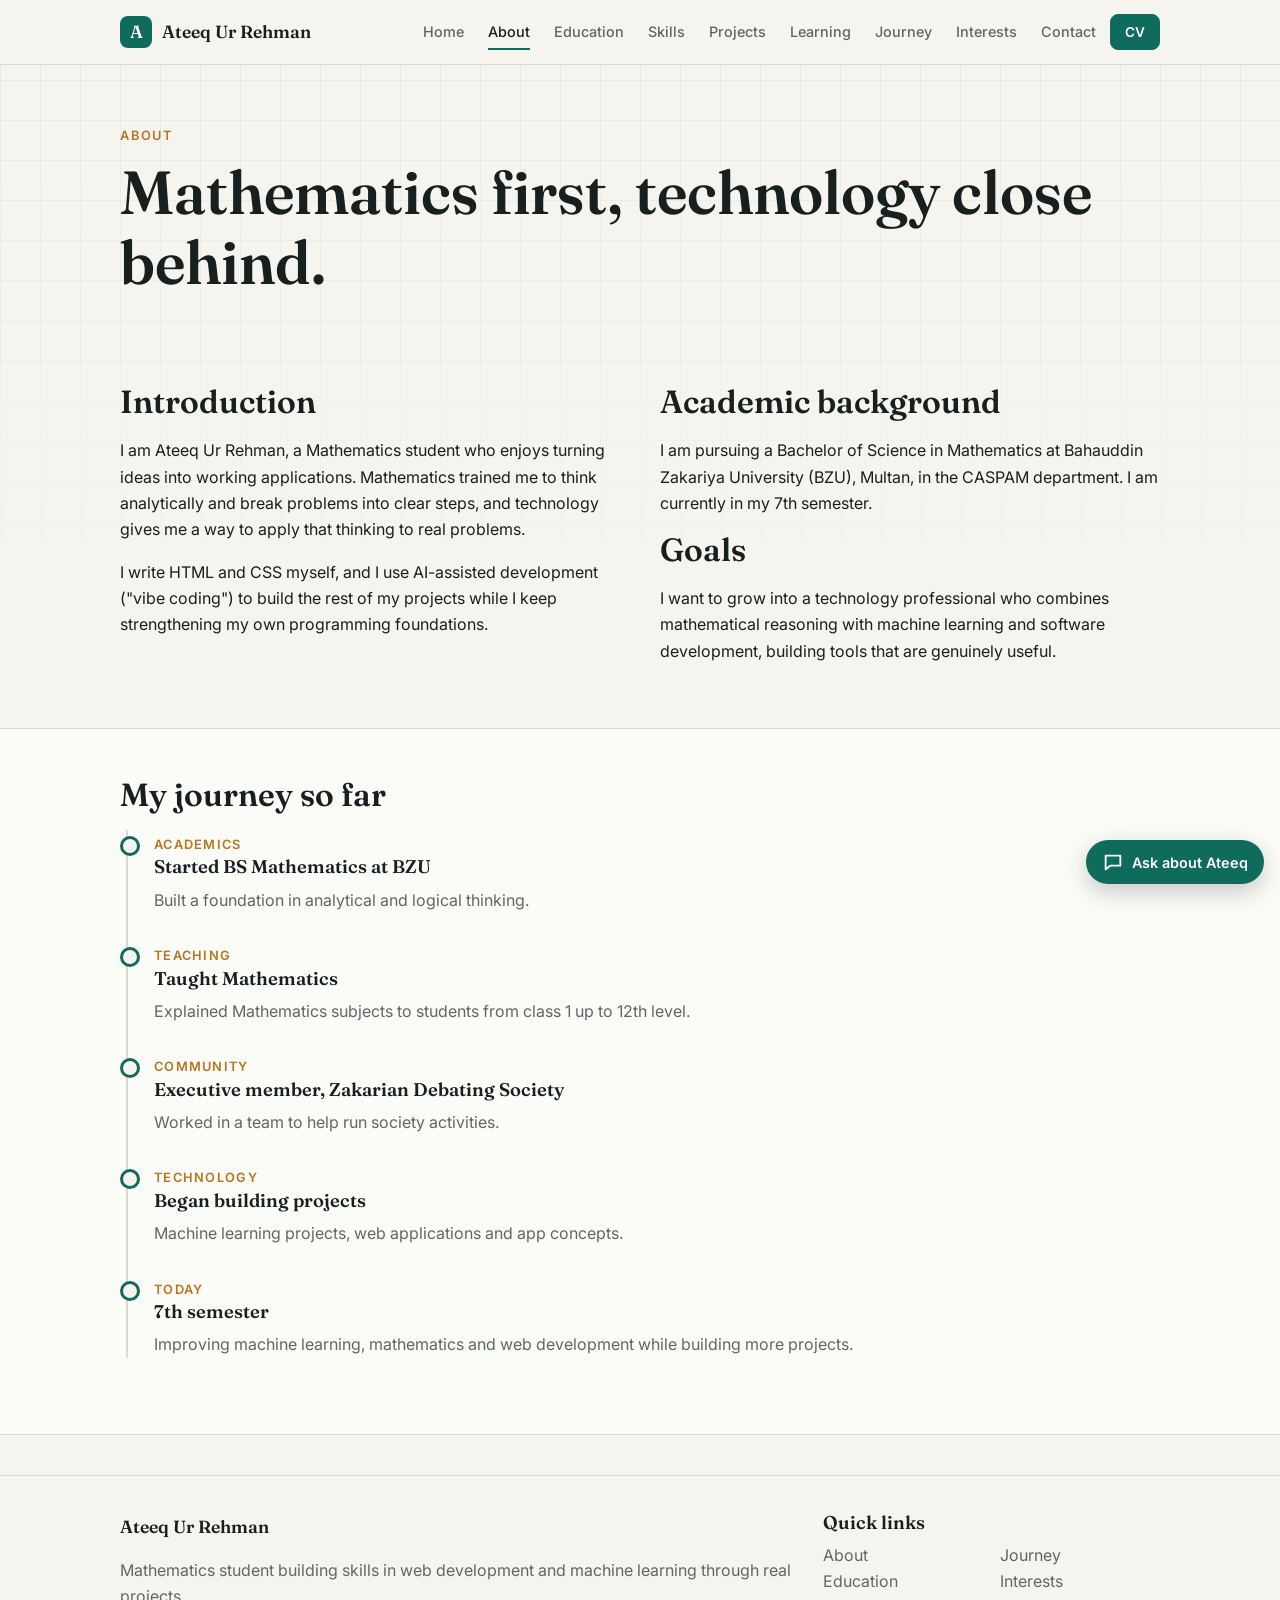
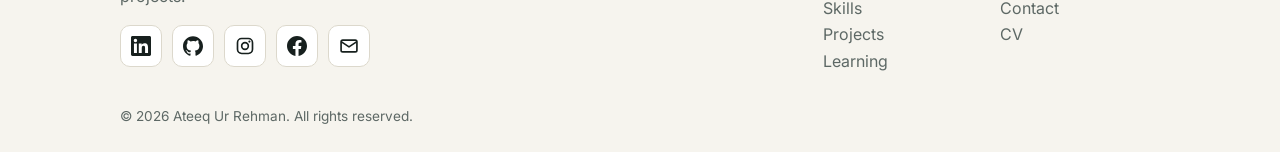
==== about.html @ 5e23926d "phala commit" ====
<!DOCTYPE html><html lang="en"><head><meta charset="utf-8"><meta name="viewport" content="width=device-width,initial-scale=1">
<title>About | Ateeq Ur Rehman</title><meta name="description" content="About Ateeq Ur Rehman: academic background, learning journey and goals."><meta property="og:title" content="About | Ateeq Ur Rehman"><meta property="og:description" content="About Ateeq Ur Rehman: academic background, learning journey and goals."><meta property="og:type" content="website">
<link rel="icon" type="image/png" sizes="64x64" href="assets/favicon-64.png"><link rel="shortcut icon" href="assets/favicon.ico"><link rel="apple-touch-icon" href="assets/apple-touch-icon.png">
<link rel="preconnect" href="https://fonts.googleapis.com"><link rel="preconnect" href="https://fonts.gstatic.com" crossorigin>
<link rel="stylesheet" href="https://fonts.googleapis.com/css2?family=Fraunces:wght@500;600&family=Inter:wght@400;500;600&display=swap">
<link rel="stylesheet" href="style.css"><script>document.documentElement.className='js'</script></head>
<body class=""><a class="skip" href="#main">Skip to content</a>
<header class="hdr"><div class="wrap bar"><a class="brand" href="index.html"><span class="mark">A</span>Ateeq Ur Rehman</a>
<button class="burger" aria-label="Menu" aria-expanded="false" aria-controls="nav"><span></span><span></span><span></span></button>
<nav id="nav"><ul><li><a href="index.html">Home</a></li><li><a href="about.html" aria-current="page">About</a></li><li><a href="education.html">Education</a></li><li><a href="skills.html">Skills</a></li><li><a href="projects.html">Projects</a></li><li><a href="learning.html">Learning</a></li><li><a href="journey.html">Journey</a></li><li><a href="interests.html">Interests</a></li><li><a href="contact.html">Contact</a></li><li><a class="btn sm" href="cv.html">CV</a></li></ul></nav></div></header>
<main id="main"><section class="phead"><div class="wrap rv"><span class="eyebrow">About</span><h1>Mathematics first, technology close behind.</h1></div></section><section class="sec "><div class="wrap"><div class="two"><div class="rv"><h2>Introduction</h2><p>I am Ateeq Ur Rehman, a Mathematics student who enjoys turning ideas into working applications. Mathematics trained me to think analytically and break problems into clear steps, and technology gives me a way to apply that thinking to real problems.</p><p>I write HTML and CSS myself, and I use AI-assisted development ("vibe coding") to build the rest of my projects while I keep strengthening my own programming foundations.</p></div><div class="rv"><h2>Academic background</h2><p>I am pursuing a Bachelor of Science in Mathematics at Bahauddin Zakariya University (BZU), Multan, in the CASPAM department. I am currently in my 7th semester.</p><h2>Goals</h2><p>I want to grow into a technology professional who combines mathematical reasoning with machine learning and software development, building tools that are genuinely useful.</p></div></div></div></section><section class="sec alt"><div class="wrap"><h2 class="rv">My journey so far</h2><div class="tl"><div class="item rv"><span class="when">Academics</span><h3>Started BS Mathematics at BZU</h3><p>Built a foundation in analytical and logical thinking.</p></div><div class="item rv"><span class="when">Teaching</span><h3>Taught Mathematics</h3><p>Explained Mathematics subjects to students from class 1 up to 12th level.</p></div><div class="item rv"><span class="when">Community</span><h3>Executive member, Zakarian Debating Society</h3><p>Worked in a team to help run society activities.</p></div><div class="item rv"><span class="when">Technology</span><h3>Began building projects</h3><p>Machine learning projects, web applications and app concepts.</p></div><div class="item rv"><span class="when">Today</span><h3>7th semester</h3><p>Improving machine learning, mathematics and web development while building more projects.</p></div></div></div></section></main>
<footer class="ftr"><div class="wrap fg"><div><div class="brand">Ateeq Ur Rehman</div><p class="muted">Mathematics student building skills in web development and machine learning through real projects.</p><div class="soc"><a href="https://www.linkedin.com/in/ateeq-sunbul-95694729a/" aria-label="LinkedIn" title="LinkedIn" target="_blank" rel="noopener noreferrer"><svg viewBox="0 0 24 24" width="20" height="20" aria-hidden="true"><path fill="currentColor" d="M20.447 20.452h-3.554v-5.569c0-1.328-.027-3.037-1.852-3.037-1.853 0-2.136 1.445-2.136 2.939v5.667H9.351V9h3.414v1.561h.046c.477-.9 1.637-1.85 3.37-1.85 3.601 0 4.267 2.37 4.267 5.455v6.286zM5.337 7.433a2.063 2.063 0 110-4.128 2.063 2.063 0 010 4.128zm1.782 13.019H3.555V9h3.564v11.452zM22.225 0H1.771C.792 0 0 .774 0 1.729v20.542C0 23.227.792 24 1.771 24h20.451C23.2 24 24 23.227 24 22.271V1.729C24 .774 23.2 0 22.222 0z"/></svg></a><a href="https://github.com/callmemrsheeqa-oss" aria-label="GitHub" title="GitHub" target="_blank" rel="noopener noreferrer"><svg viewBox="0 0 24 24" width="20" height="20" aria-hidden="true"><path fill="currentColor" d="M12 .297c-6.63 0-12 5.373-12 12 0 5.303 3.438 9.8 8.205 11.385.6.113.82-.258.82-.577 0-.285-.01-1.04-.015-2.04-3.338.724-4.042-1.61-4.042-1.61-.546-1.387-1.333-1.757-1.333-1.757-1.089-.745.083-.729.083-.729 1.205.084 1.839 1.237 1.839 1.237 1.07 1.834 2.807 1.304 3.492.997.107-.775.418-1.305.762-1.604-2.665-.305-5.467-1.334-5.467-5.931 0-1.311.469-2.381 1.236-3.221-.124-.303-.535-1.524.117-3.176 0 0 1.008-.322 3.301 1.23a11.5 11.5 0 013.003-.404c1.02.005 2.047.138 3.006.404 2.291-1.552 3.297-1.23 3.297-1.23.653 1.653.242 2.874.118 3.176.77.84 1.235 1.911 1.235 3.221 0 4.609-2.807 5.624-5.479 5.921.43.372.823 1.102.823 2.222 0 1.606-.015 2.896-.015 3.286 0 .315.216.694.825.576C20.565 21.795 24 17.298 24 12.297c0-6.627-5.373-12-12-12"/></svg></a><a href="https://www.instagram.com/a_teequrrehman/" aria-label="Instagram" title="Instagram" target="_blank" rel="noopener noreferrer"><svg viewBox="0 0 24 24" width="20" height="20" aria-hidden="true"><g fill="none" stroke="currentColor" stroke-width="2"><rect x="3" y="3" width="18" height="18" rx="5"/><circle cx="12" cy="12" r="4"/></g><circle cx="17.3" cy="6.7" r="1.3" fill="currentColor"/></svg></a><a href="https://www.facebook.com/ateeq.ur.rehman.856079" aria-label="Facebook" title="Facebook" target="_blank" rel="noopener noreferrer"><svg viewBox="0 0 24 24" width="20" height="20" aria-hidden="true"><path fill="currentColor" d="M24 12.073c0-6.627-5.373-12-12-12s-12 5.373-12 12c0 5.99 4.388 10.954 10.125 11.854v-8.385H7.078v-3.47h3.047V9.43c0-3.007 1.792-4.669 4.533-4.669 1.312 0 2.686.235 2.686.235v2.953H15.83c-1.491 0-1.956.925-1.956 1.874v2.25h3.328l-.532 3.47h-2.796v8.385C19.612 23.027 24 18.062 24 12.073z"/></svg></a><a href="mailto:sunbulbroter@gmail.com" aria-label="Email" title="Email"><svg viewBox="0 0 24 24" width="20" height="20" aria-hidden="true"><g fill="none" stroke="currentColor" stroke-width="2" stroke-linejoin="round"><rect x="2.5" y="5" width="19" height="14" rx="2"/><path d="M3 7l9 6 9-6"/></g></svg></a></div></div>
<div><h3>Quick links</h3><ul class="fl"><li><a href="about.html">About</a></li><li><a href="education.html">Education</a></li><li><a href="skills.html">Skills</a></li><li><a href="projects.html">Projects</a></li><li><a href="learning.html">Learning</a></li><li><a href="journey.html">Journey</a></li><li><a href="interests.html">Interests</a></li><li><a href="contact.html">Contact</a></li><li><a href="cv.html">CV</a></li></ul></div></div><div class="wrap copy">&copy; 2026 Ateeq Ur Rehman. All rights reserved.</div></footer>
<div class="noprint" id="chat"><button class="cb" id="cbtn" aria-expanded="false" aria-controls="cpanel"><svg viewBox="0 0 24 24" width="22" height="22" aria-hidden="true"><path fill="none" stroke="currentColor" stroke-width="2" stroke-linejoin="round" d="M4 5h16v11H9l-5 4z"/></svg><span>Ask about Ateeq</span></button>
<section class="cp" id="cpanel" hidden aria-label="Portfolio assistant"><header><b>Ask about Ateeq</b><button id="cx" aria-label="Close chat">&times;</button></header>
<div class="cm" id="cmsg" role="log" aria-live="polite"><p class="bot">Hi! I can answer questions about Ateeq Ur Rehman, his studies, projects and experience.</p></div>
<div class="cs" id="csug"><button>What does Ateeq study?</button><button>What projects has he built?</button><button>How can I contact him?</button></div>
<form id="cform"><input id="cin" maxlength="300" placeholder="Ask about Ateeq..." aria-label="Your question" autocomplete="off"><button class="btn sm" type="submit">Send</button></form></section></div>
<script src="script.js"></script></body></html>
---- style.css ----
:root{--bg:#f6f4ee;--surface:#fff;--text:#17201e;--muted:#5d6865;--line:#dcd8cc;--accent:#0f6b5c;--on:#fff;--warm:#b8741f;--grid:rgba(15,107,92,.07)}
@media(prefers-color-scheme:dark){:root{--bg:#0e1312;--surface:#151c1b;--text:#ebe9e1;--muted:#9aa5a1;--line:#27312f;--accent:#4fd1b0;--on:#06201a;--warm:#e0a458;--grid:rgba(79,209,176,.07)}}
*{box-sizing:border-box}html{scroll-behavior:smooth}
body{margin:0;font:16px/1.65 Inter,system-ui,sans-serif;background:var(--bg);color:var(--text);overflow-x:hidden;animation:in .5s ease}
body::before{content:"";position:fixed;inset:0;z-index:-1;background:linear-gradient(var(--grid) 1px,transparent 1px) 0 0/40px 40px,linear-gradient(90deg,var(--grid) 1px,transparent 1px) 0 0/40px 40px;-webkit-mask-image:linear-gradient(#000,transparent 70%);mask-image:linear-gradient(#000,transparent 70%)}
@keyframes in{from{opacity:0}to{opacity:1}}
h1,h2,h3{font-family:Fraunces,Georgia,serif;line-height:1.15;margin:0 0 .5em;font-weight:600}
h1{font-size:clamp(2.2rem,6vw,3.8rem)}h2{font-size:clamp(1.5rem,3.5vw,2rem)}h3{font-size:1.15rem}
a{color:var(--accent)}img,svg{max-width:100%}
.wrap{max-width:1080px;margin:auto;padding:0 20px}.muted{color:var(--muted)}.sm{font-size:.85rem}
.skip{position:absolute;left:-999px}.skip:focus{left:10px;top:10px;background:var(--surface);padding:8px;z-index:99}
:focus-visible{outline:3px solid var(--warm);outline-offset:2px}
.hdr{position:sticky;top:0;z-index:50;background:color-mix(in srgb,var(--bg) 88%,transparent);backdrop-filter:blur(8px);border-bottom:1px solid var(--line)}
.bar{display:flex;align-items:center;justify-content:space-between;height:64px}
.brand{font-family:Fraunces,Georgia,serif;font-weight:600;font-size:1.1rem;text-decoration:none;color:var(--text);display:flex;align-items:center;gap:10px}
.mark{display:grid;place-items:center;width:32px;height:32px;border-radius:8px;background:var(--accent);color:var(--on)}
nav ul{display:flex;gap:4px;list-style:none;margin:0;padding:0;align-items:center}
nav a:not(.btn){display:block;padding:8px 10px;text-decoration:none;color:var(--muted);font-size:.9rem;font-weight:500;position:relative}
nav a:not(.btn)::after{content:"";position:absolute;left:10px;right:10px;bottom:2px;height:2px;background:var(--accent);transform:scaleX(0);transition:.25s}
nav a:hover,nav a[aria-current]{color:var(--text)}nav a:hover::after,nav a[aria-current]::after{transform:scaleX(1)}
.burger{display:none;background:none;border:1px solid var(--line);border-radius:8px;width:42px;height:42px;padding:10px;cursor:pointer}
.burger span{display:block;height:2px;background:var(--text);margin:5px 0;transition:.2s}
.btn{display:inline-block;padding:11px 20px;border-radius:8px;background:var(--accent);color:var(--on);text-decoration:none;font-weight:600;border:1px solid var(--accent);cursor:pointer;font:inherit;font-weight:600;transition:transform .2s,box-shadow .2s}
.btn:hover{transform:translateY(-2px);box-shadow:0 8px 20px rgba(0,0,0,.12)}.btn.ghost{background:transparent;color:var(--accent)}.btn.sm{padding:6px 14px;font-size:.85rem}
.eyebrow{display:inline-block;font-size:.8rem;letter-spacing:.14em;text-transform:uppercase;color:var(--warm);font-weight:600;margin-bottom:12px}
.lead{font-size:1.15rem;color:var(--muted);max-width:60ch}.role{font-family:Fraunces,Georgia,serif;font-size:1.5rem;color:var(--accent);margin:.2em 0 1em}
.hero{padding:72px 0 40px}.hg{display:grid;grid-template-columns:1.4fr 1fr;gap:40px;align-items:center}
.cta{display:flex;flex-wrap:wrap;gap:12px;margin:26px 0}
.avatar{aspect-ratio:1;max-width:320px;width:100%;margin:auto;border-radius:50%;border:1px solid var(--line);background:radial-gradient(circle at 30% 25%,var(--surface),var(--bg));display:grid;place-content:center;text-align:center;box-shadow:0 20px 50px rgba(0,0,0,.08);position:relative}
.avatar span{font:600 4.5rem Fraunces,Georgia,serif;color:var(--accent)}.avatar small{color:var(--muted)}.avatar img{width:100%;height:100%;border-radius:50%;object-fit:cover}
.soc{display:flex;gap:10px;flex-wrap:wrap;margin:14px 0}.soc a{display:grid;place-items:center;width:42px;height:42px;border:1px solid var(--line);border-radius:10px;color:var(--text);background:var(--surface);transition:.2s}.soc a:hover{color:var(--accent);border-color:var(--accent);transform:translateY(-2px)}
.sec{padding:48px 0}.sec.alt{background:color-mix(in srgb,var(--surface) 60%,transparent);border-block:1px solid var(--line)}.phead{padding:56px 0 8px}
.grid{display:grid;gap:18px;grid-template-columns:repeat(auto-fit,minmax(250px,1fr))}.two{display:grid;grid-template-columns:1fr 1fr;gap:40px}
.card{background:var(--surface);border:1px solid var(--line);border-radius:12px;padding:22px;transition:transform .25s,box-shadow .25s,border-color .25s;min-width:0}
.card:hover{transform:translateY(-4px);box-shadow:0 14px 30px rgba(0,0,0,.08);border-color:var(--accent)}.more{font-weight:600;text-decoration:none}
.badge{display:inline-block;font-size:.72rem;font-weight:600;padding:3px 10px;border-radius:99px;border:1px solid var(--accent);color:var(--accent);margin-bottom:10px}
.badge.concept,.badge.next{border-color:var(--warm);color:var(--warm)}.badge.inprogress,.badge.now{background:var(--accent);color:var(--on)}
.chips{display:flex;flex-wrap:wrap;gap:6px;list-style:none;padding:0;margin:10px 0}.chips li{font-size:.8rem;padding:3px 10px;border-radius:6px;background:var(--bg);border:1px solid var(--line)}
.lvl{font-size:.8rem;font-weight:600;color:var(--warm)}.ph{color:var(--warm);font-size:.85rem}
.tl{border-left:2px solid var(--line);margin-left:6px;padding-left:26px}.tl .item{position:relative;margin-bottom:28px}.tl .item::before{content:"";position:absolute;left:-34px;top:6px;width:14px;height:14px;border-radius:50%;background:var(--bg);border:3px solid var(--accent)}
.when{font-size:.8rem;text-transform:uppercase;letter-spacing:.1em;color:var(--warm);font-weight:600}.tl p{margin:0;color:var(--muted)}
.facts{display:grid;grid-template-columns:repeat(auto-fit,minmax(200px,1fr));gap:16px;margin:0}.facts dt{font-size:.8rem;color:var(--muted);text-transform:uppercase;letter-spacing:.08em}.facts dd{margin:2px 0 0;font-weight:600}
.filters{display:flex;flex-wrap:wrap;gap:8px;margin-bottom:22px}.filters button{font:inherit;font-size:.9rem;padding:8px 16px;border-radius:99px;border:1px solid var(--line);background:var(--surface);color:var(--text);cursor:pointer}.filters .on{background:var(--accent);color:var(--on);border-color:var(--accent)}
.thumb{height:110px;border-radius:8px;margin-bottom:14px;display:grid;place-items:center;background:linear-gradient(135deg,var(--grid),transparent),var(--bg);border:1px dashed var(--line)}.thumb span{font:600 2.6rem Fraunces,Georgia,serif;color:var(--accent);opacity:.6}
.row{display:flex;justify-content:space-between;align-items:center;gap:8px}.proj[hidden]{display:none}
details summary{cursor:pointer;font-weight:600;color:var(--accent);margin-top:6px}.flow{padding-left:18px;color:var(--muted);font-size:.92rem}
.road{list-style:none;padding:0;display:grid;grid-template-columns:repeat(auto-fit,minmax(170px,1fr));gap:14px;counter-reset:s}.road li{counter-increment:s;border-top:3px solid var(--accent);padding-top:10px}.road li::before{content:counter(s,decimal-leading-zero);color:var(--warm);font-weight:600;display:block}.road b,.road span{display:block}.road span{color:var(--muted);font-size:.9rem}
.num{font:600 2rem Fraunces,Georgia,serif;color:var(--accent);opacity:.5}.int p{margin:0;color:var(--muted)}
form label{display:block;font-weight:500;margin-bottom:14px;font-size:.9rem}input,textarea{display:block;width:100%;margin-top:4px;padding:10px 12px;font:inherit;border:1px solid var(--line);border-radius:8px;background:var(--bg);color:var(--text)}input.err,textarea.err{border-color:#c0392b}
.ftr{margin-top:40px;border-top:1px solid var(--line);padding-top:36px}.fg{display:grid;grid-template-columns:2fr 1fr;gap:30px}.fl{list-style:none;padding:0;columns:2;margin:0}.fl a{text-decoration:none;color:var(--muted)}.copy{padding:24px 20px;color:var(--muted);font-size:.85rem}
.cvbar{display:flex;align-items:center;gap:14px;flex-wrap:wrap;margin-bottom:20px}.paper{background:var(--surface);border:1px solid var(--line);border-radius:12px;padding:clamp(20px,5vw,48px)}
.cvh{border-bottom:2px solid var(--accent);margin-bottom:10px}.cvh h1{font-size:2rem;margin:0}.cvs h2{font-size:1rem;text-transform:uppercase;letter-spacing:.12em;color:var(--accent);margin:22px 0 6px}.cvs p,.cvs ul{margin:0}.cvs ul{padding-left:20px}
.js .rv{opacity:0;transform:translateY(14px);transition:opacity .6s,transform .6s}.js .rv.in{opacity:1;transform:none}
@media(max-width:980px){.burger{display:block}nav{display:none;position:absolute;top:64px;left:0;right:0;background:var(--bg);border-bottom:1px solid var(--line);padding:10px 20px 20px}nav.open{display:block}nav ul{flex-direction:column;align-items:stretch}nav a:not(.btn){padding:12px 4px}nav .btn{display:block;text-align:center;margin-top:8px}}
@media(max-width:760px){.hg,.two,.fg{grid-template-columns:1fr}.hero{padding-top:40px}.avatar{max-width:220px;order:-1}.avatar span{font-size:3.2rem}.cta .btn{flex:1 1 auto;text-align:center}}
@media(prefers-reduced-motion:reduce){*{animation:none!important;transition:none!important}.js .rv{opacity:1;transform:none}html{scroll-behavior:auto}}
@media print{body::before,.hdr,.ftr,.noprint{display:none!important}body{background:#fff;color:#000}.paper{border:0;padding:0}.sec{padding:0}.js .rv{opacity:1}:root{--accent:#0f6b5c;--surface:#fff;--text:#000;--muted:#333}}
#chat{position:fixed;right:16px;bottom:16px;z-index:60}
.cb{display:flex;align-items:center;gap:8px;padding:11px 16px;border-radius:99px;border:0;background:var(--accent);color:var(--on);font:600 .9rem Inter,system-ui,sans-serif;cursor:pointer;box-shadow:0 8px 24px rgba(0,0,0,.2);transition:transform .2s}.cb:hover{transform:translateY(-2px)}
.cp{position:absolute;right:0;bottom:56px;width:min(360px,calc(100vw - 32px));height:min(480px,70vh);display:flex;flex-direction:column;background:var(--surface);border:1px solid var(--line);border-radius:14px;box-shadow:0 20px 50px rgba(0,0,0,.25);overflow:hidden}.cp[hidden]{display:none}
.cp header{display:flex;justify-content:space-between;align-items:center;padding:12px 14px;border-bottom:1px solid var(--line);font-family:Fraunces,Georgia,serif}.cp header button{background:none;border:0;color:var(--text);font-size:1.5rem;cursor:pointer;line-height:1}
.cm{flex:1;overflow-y:auto;padding:14px;display:flex;flex-direction:column;gap:10px}.cm p{margin:0;padding:9px 12px;border-radius:12px;max-width:85%;font-size:.92rem;line-height:1.5;white-space:pre-wrap;overflow-wrap:anywhere}
.cm .bot{background:var(--bg);border:1px solid var(--line);align-self:flex-start}.cm .me{background:var(--accent);color:var(--on);align-self:flex-end}
.cs{display:flex;flex-wrap:wrap;gap:6px;padding:0 14px 10px}.cs button{font:inherit;font-size:.78rem;padding:5px 10px;border-radius:99px;border:1px solid var(--line);background:var(--bg);color:var(--text);cursor:pointer}
#cform{display:flex;gap:8px;padding:10px;border-top:1px solid var(--line)}#cform input{margin:0}
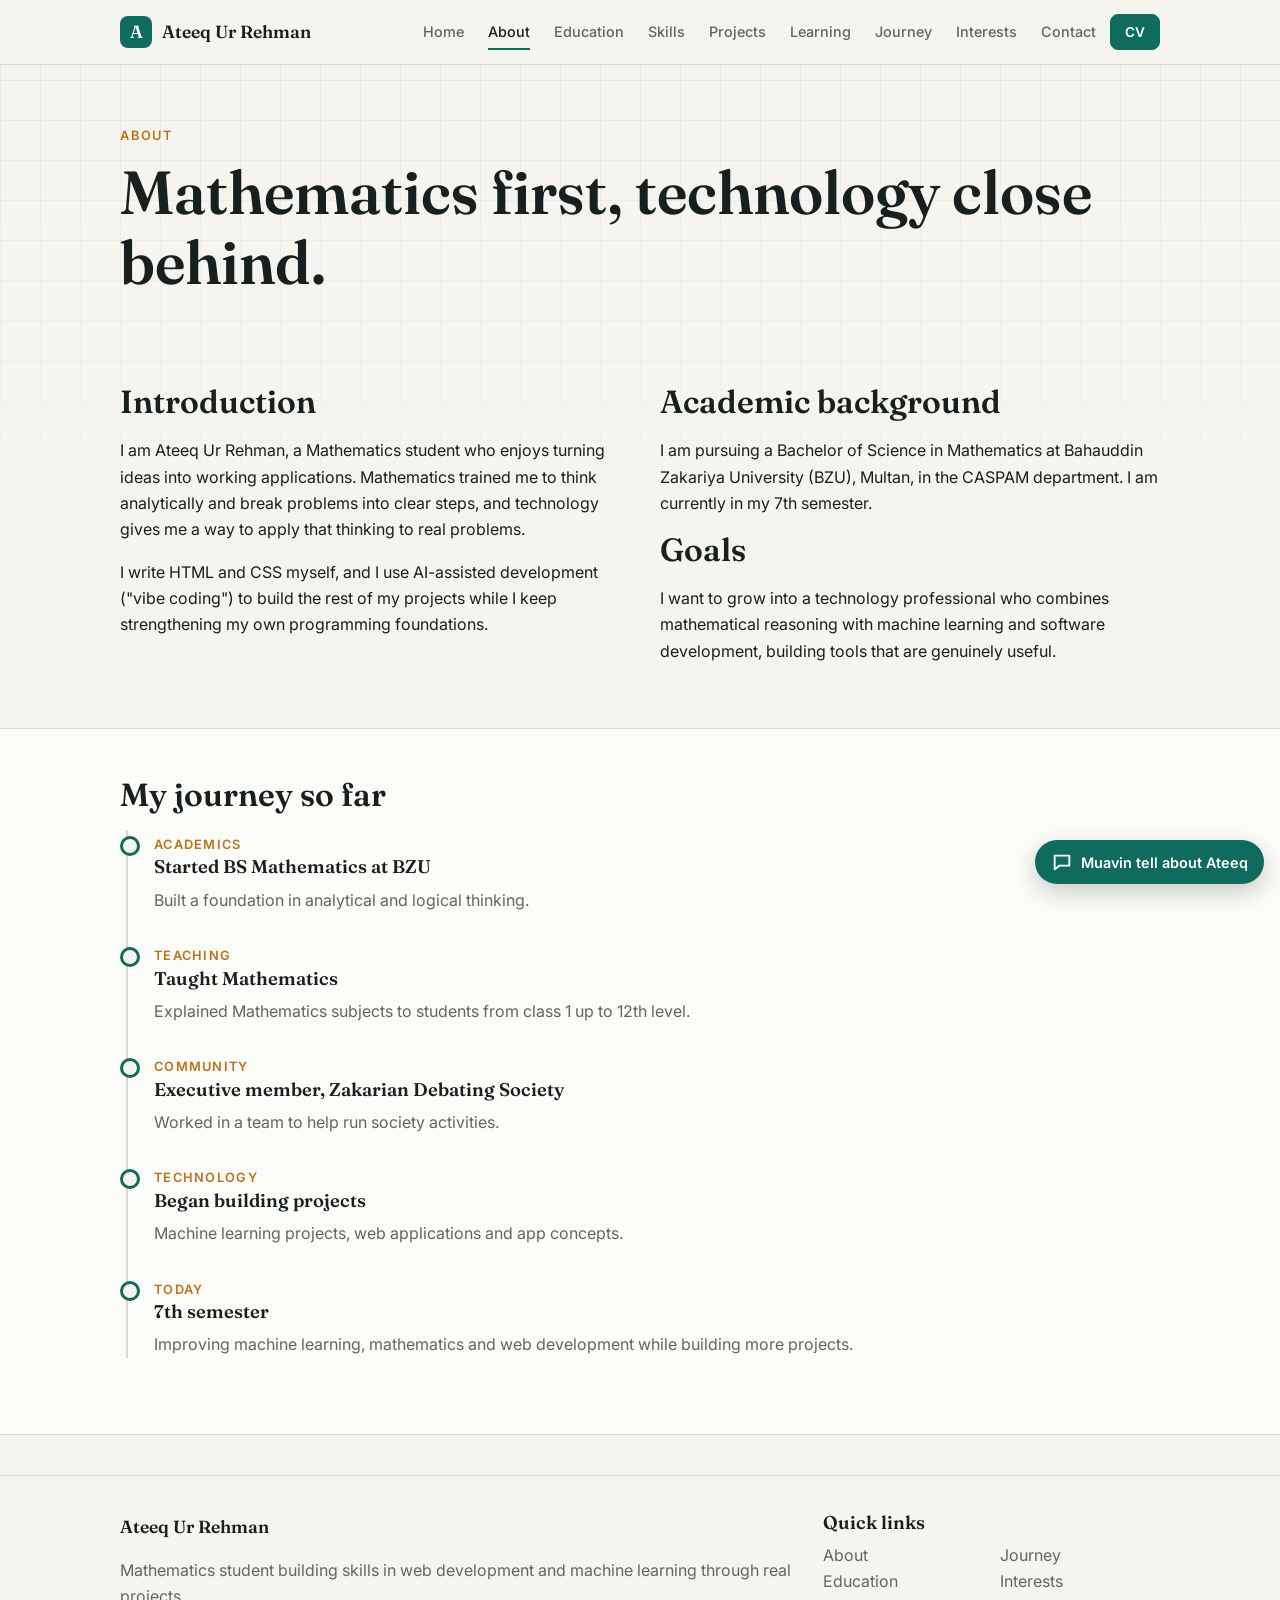
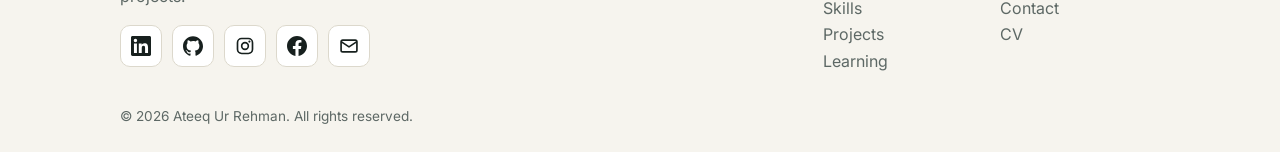
==== commit bc99b33f: "Add files via upload" ====
--- a/about.html
+++ b/about.html
@@ -11,9 +11,9 @@
 <main id="main"><section class="phead"><div class="wrap rv"><span class="eyebrow">About</span><h1>Mathematics first, technology close behind.</h1></div></section><section class="sec "><div class="wrap"><div class="two"><div class="rv"><h2>Introduction</h2><p>I am Ateeq Ur Rehman, a Mathematics student who enjoys turning ideas into working applications. Mathematics trained me to think analytically and break problems into clear steps, and technology gives me a way to apply that thinking to real problems.</p><p>I write HTML and CSS myself, and I use AI-assisted development ("vibe coding") to build the rest of my projects while I keep strengthening my own programming foundations.</p></div><div class="rv"><h2>Academic background</h2><p>I am pursuing a Bachelor of Science in Mathematics at Bahauddin Zakariya University (BZU), Multan, in the CASPAM department. I am currently in my 7th semester.</p><h2>Goals</h2><p>I want to grow into a technology professional who combines mathematical reasoning with machine learning and software development, building tools that are genuinely useful.</p></div></div></div></section><section class="sec alt"><div class="wrap"><h2 class="rv">My journey so far</h2><div class="tl"><div class="item rv"><span class="when">Academics</span><h3>Started BS Mathematics at BZU</h3><p>Built a foundation in analytical and logical thinking.</p></div><div class="item rv"><span class="when">Teaching</span><h3>Taught Mathematics</h3><p>Explained Mathematics subjects to students from class 1 up to 12th level.</p></div><div class="item rv"><span class="when">Community</span><h3>Executive member, Zakarian Debating Society</h3><p>Worked in a team to help run society activities.</p></div><div class="item rv"><span class="when">Technology</span><h3>Began building projects</h3><p>Machine learning projects, web applications and app concepts.</p></div><div class="item rv"><span class="when">Today</span><h3>7th semester</h3><p>Improving machine learning, mathematics and web development while building more projects.</p></div></div></div></section></main>
 <footer class="ftr"><div class="wrap fg"><div><div class="brand">Ateeq Ur Rehman</div><p class="muted">Mathematics student building skills in web development and machine learning through real projects.</p><div class="soc"><a href="https://www.linkedin.com/in/ateeq-sunbul-95694729a/" aria-label="LinkedIn" title="LinkedIn" target="_blank" rel="noopener noreferrer"><svg viewBox="0 0 24 24" width="20" height="20" aria-hidden="true"><path fill="currentColor" d="M20.447 20.452h-3.554v-5.569c0-1.328-.027-3.037-1.852-3.037-1.853 0-2.136 1.445-2.136 2.939v5.667H9.351V9h3.414v1.561h.046c.477-.9 1.637-1.85 3.37-1.85 3.601 0 4.267 2.37 4.267 5.455v6.286zM5.337 7.433a2.063 2.063 0 110-4.128 2.063 2.063 0 010 4.128zm1.782 13.019H3.555V9h3.564v11.452zM22.225 0H1.771C.792 0 0 .774 0 1.729v20.542C0 23.227.792 24 1.771 24h20.451C23.2 24 24 23.227 24 22.271V1.729C24 .774 23.2 0 22.222 0z"/></svg></a><a href="https://github.com/callmemrsheeqa-oss" aria-label="GitHub" title="GitHub" target="_blank" rel="noopener noreferrer"><svg viewBox="0 0 24 24" width="20" height="20" aria-hidden="true"><path fill="currentColor" d="M12 .297c-6.63 0-12 5.373-12 12 0 5.303 3.438 9.8 8.205 11.385.6.113.82-.258.82-.577 0-.285-.01-1.04-.015-2.04-3.338.724-4.042-1.61-4.042-1.61-.546-1.387-1.333-1.757-1.333-1.757-1.089-.745.083-.729.083-.729 1.205.084 1.839 1.237 1.839 1.237 1.07 1.834 2.807 1.304 3.492.997.107-.775.418-1.305.762-1.604-2.665-.305-5.467-1.334-5.467-5.931 0-1.311.469-2.381 1.236-3.221-.124-.303-.535-1.524.117-3.176 0 0 1.008-.322 3.301 1.23a11.5 11.5 0 013.003-.404c1.02.005 2.047.138 3.006.404 2.291-1.552 3.297-1.23 3.297-1.23.653 1.653.242 2.874.118 3.176.77.84 1.235 1.911 1.235 3.221 0 4.609-2.807 5.624-5.479 5.921.43.372.823 1.102.823 2.222 0 1.606-.015 2.896-.015 3.286 0 .315.216.694.825.576C20.565 21.795 24 17.298 24 12.297c0-6.627-5.373-12-12-12"/></svg></a><a href="https://www.instagram.com/a_teequrrehman/" aria-label="Instagram" title="Instagram" target="_blank" rel="noopener noreferrer"><svg viewBox="0 0 24 24" width="20" height="20" aria-hidden="true"><g fill="none" stroke="currentColor" stroke-width="2"><rect x="3" y="3" width="18" height="18" rx="5"/><circle cx="12" cy="12" r="4"/></g><circle cx="17.3" cy="6.7" r="1.3" fill="currentColor"/></svg></a><a href="https://www.facebook.com/ateeq.ur.rehman.856079" aria-label="Facebook" title="Facebook" target="_blank" rel="noopener noreferrer"><svg viewBox="0 0 24 24" width="20" height="20" aria-hidden="true"><path fill="currentColor" d="M24 12.073c0-6.627-5.373-12-12-12s-12 5.373-12 12c0 5.99 4.388 10.954 10.125 11.854v-8.385H7.078v-3.47h3.047V9.43c0-3.007 1.792-4.669 4.533-4.669 1.312 0 2.686.235 2.686.235v2.953H15.83c-1.491 0-1.956.925-1.956 1.874v2.25h3.328l-.532 3.47h-2.796v8.385C19.612 23.027 24 18.062 24 12.073z"/></svg></a><a href="mailto:sunbulbroter@gmail.com" aria-label="Email" title="Email"><svg viewBox="0 0 24 24" width="20" height="20" aria-hidden="true"><g fill="none" stroke="currentColor" stroke-width="2" stroke-linejoin="round"><rect x="2.5" y="5" width="19" height="14" rx="2"/><path d="M3 7l9 6 9-6"/></g></svg></a></div></div>
 <div><h3>Quick links</h3><ul class="fl"><li><a href="about.html">About</a></li><li><a href="education.html">Education</a></li><li><a href="skills.html">Skills</a></li><li><a href="projects.html">Projects</a></li><li><a href="learning.html">Learning</a></li><li><a href="journey.html">Journey</a></li><li><a href="interests.html">Interests</a></li><li><a href="contact.html">Contact</a></li><li><a href="cv.html">CV</a></li></ul></div></div><div class="wrap copy">&copy; 2026 Ateeq Ur Rehman. All rights reserved.</div></footer>
-<div class="noprint" id="chat"><button class="cb" id="cbtn" aria-expanded="false" aria-controls="cpanel"><svg viewBox="0 0 24 24" width="22" height="22" aria-hidden="true"><path fill="none" stroke="currentColor" stroke-width="2" stroke-linejoin="round" d="M4 5h16v11H9l-5 4z"/></svg><span>Ask about Ateeq</span></button>
-<section class="cp" id="cpanel" hidden aria-label="Portfolio assistant"><header><b>Ask about Ateeq</b><button id="cx" aria-label="Close chat">&times;</button></header>
-<div class="cm" id="cmsg" role="log" aria-live="polite"><p class="bot">Hi! I can answer questions about Ateeq Ur Rehman, his studies, projects and experience.</p></div>
+<div class="noprint" id="chat"><button class="cb" id="cbtn" aria-expanded="false" aria-controls="cpanel"><svg viewBox="0 0 24 24" width="22" height="22" aria-hidden="true"><path fill="none" stroke="currentColor" stroke-width="2" stroke-linejoin="round" d="M4 5h16v11H9l-5 4z"/></svg><span>Muavin tell about Ateeq</span></button>
+<section class="cp" id="cpanel" hidden aria-label="Muavin, portfolio assistant"><header><b>Muavin</b><button id="cx" aria-label="Close Muavin">&times;</button></header>
+<div class="cm" id="cmsg" role="log" aria-live="polite"><p class="bot">Hi! I'm Muavin. I can answer questions about Ateeq Ur Rehman, his studies, projects and experience.</p></div>
 <div class="cs" id="csug"><button>What does Ateeq study?</button><button>What projects has he built?</button><button>How can I contact him?</button></div>
-<form id="cform"><input id="cin" maxlength="300" placeholder="Ask about Ateeq..." aria-label="Your question" autocomplete="off"><button class="btn sm" type="submit">Send</button></form></section></div>
-<script src="script.js"></script></body></html>+<form id="cform"><input id="cin" maxlength="300" placeholder="Ask Muavin about Ateeq..." aria-label="Your question" autocomplete="off"><button class="btn sm" type="submit">Send</button></form></section></div>
+<script src="config.js"></script><script src="script.js"></script></body></html>
